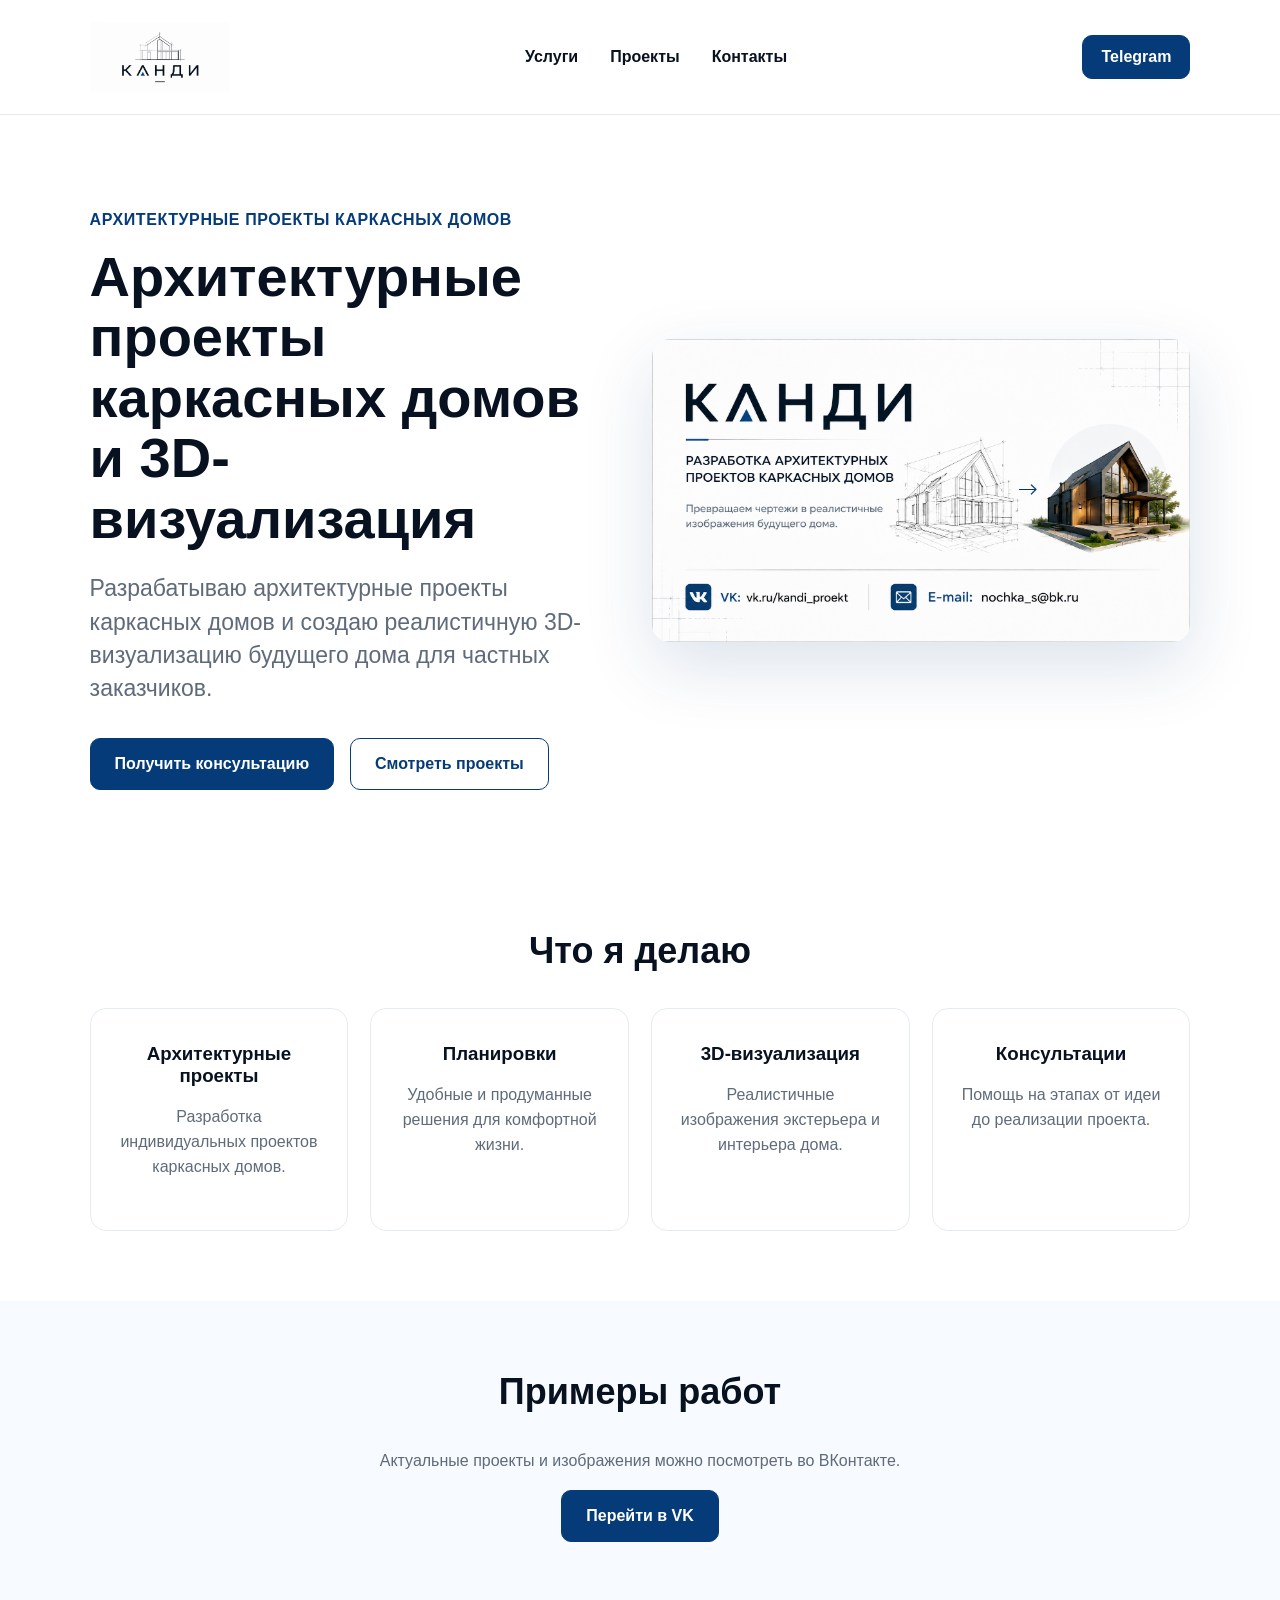
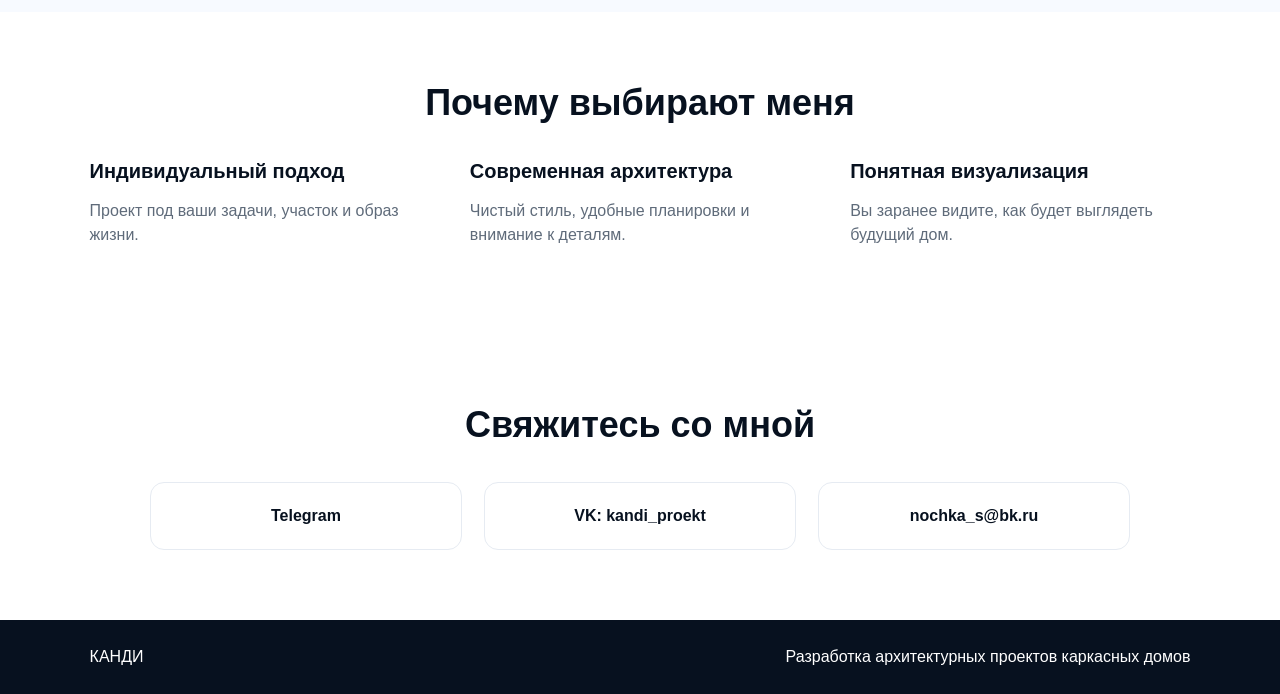
==== index.html @ a03ca68b "Add files via upload" ====
<!DOCTYPE html>
<html lang="ru">
<head>
  <meta charset="UTF-8" />
  <meta name="viewport" content="width=device-width, initial-scale=1.0" />
  <title>Архитектурные проекты каркасных домов и 3D-визуализация | КАНДИ</title>
  <meta name="description" content="Разрабатываю архитектурные проекты каркасных домов
   и создаю реалистичную 3D-визуализацию будущего дома. 
   Индивидуальный подход, современные решения и качественная 
   архитектурная подача." />
  <meta name="keywords" content="архитектурные проекты каркасных домов,
   архитектурный проект дома, проект каркасного дома, 
   3D-визуализация дома, архитектурная визуализация, 
   рендер дома, проектирование частных домов" />
  <link rel="stylesheet" href="style.css" />
</head>
<body>
  <header class="header">
    <a class="logo" href="#top">
      <img src="assets/logo.png" alt="КАНДИ">
    </a>
    <nav class="nav">
      <a href="#services">Услуги</a>
      <a href="#projects">Проекты</a>
      <a href="#contacts">Контакты</a>
    </nav>
    <a class="btn btn-small" href="https://t.me/VisualizationAI_bot" target="_blank">Telegram</a>
  </header>

  <main id="top">
    <section class="hero">
      <div class="hero-text">
        <p class="label">Архитектурные проекты каркасных домов</p>
        <h1>Архитектурные проекты каркасных домов и 3D-визуализация</h1>
        <p class="subtitle">Разрабатываю архитектурные проекты каркасных домов 
          и создаю реалистичную 3D-визуализацию будущего дома для частных заказчиков.</p>
        <div class="hero-buttons">
          <a class="btn" href="https://t.me/VisualizationAI_bot" target="_blank">Получить консультацию</a>
          <a class="btn btn-outline" href="https://vk.ru/kandi_proekt" target="_blank">Смотреть проекты</a>
        </div>
      </div>
      <div class="hero-image">
        <img src="assets/hero-card.png" alt="КАНДИ — архитектурные проекты каркасных домов" />
      </div>
    </section>

    <section id="services" class="section">
      <h2>Что я делаю</h2>
      <div class="cards">
        <div class="card"><h3>Архитектурные проекты</h3><p>Разработка индивидуальных проектов каркасных домов.</p></div>
        <div class="card"><h3>Планировки</h3><p>Удобные и продуманные решения для комфортной жизни.</p></div>
        <div class="card"><h3>3D-визуализация</h3><p>Реалистичные изображения экстерьера и интерьера дома.</p></div>
        <div class="card"><h3>Консультации</h3><p>Помощь на этапах от идеи до реализации проекта.</p></div>
      </div>
    </section>

    <section id="projects" class="section light">
      <h2>Примеры работ</h2>
      <p class="center-text">Актуальные проекты и изображения можно посмотреть во ВКонтакте.</p>
      <a class="btn" href="https://vk.ru/kandi_proekt" target="_blank">Перейти в VK</a>
    </section>

    <section class="section">
      <h2>Почему выбирают меня</h2>
      <div class="features">
        <div><strong>Индивидуальный подход</strong><p>Проект под ваши задачи, участок и образ жизни.</p></div>
        <div><strong>Современная архитектура</strong><p>Чистый стиль, удобные планировки и внимание к деталям.</p></div>
        <div><strong>Понятная визуализация</strong><p>Вы заранее видите, как будет выглядеть будущий дом.</p></div>
      </div>
    </section>

    <section id="contacts" class="section contacts">
      <h2>Свяжитесь со мной</h2>
      <div class="contact-list">
        <a href="https://t.me/VisualizationAI_bot" target="_blank">Telegram</a>
        <a href="https://vk.ru/kandi_proekt" target="_blank">VK: kandi_proekt</a>
        <a href="mailto:nochka_s@bk.ru">nochka_s@bk.ru</a>
      </div>
    </section>
  </main>

  <footer class="footer">
    <div>КАНДИ</div>
    <div>Разработка архитектурных проектов каркасных домов</div>
  </footer>
</body>
</html>
---- style.css ----
:root {
  --blue: #063b7a;
  --dark: #07111f;
  --gray: #5f6b7a;
  --line: #e6ebf2;
  --bg: #f7faff;
}

* { box-sizing: border-box; }
html { scroll-behavior: smooth; }
body {
  margin: 0;
  font-family: Arial, sans-serif;
  color: var(--dark);
  background: white;
}

a { color: inherit; text-decoration: none; }

.header {
  position: sticky;
  top: 0;
  z-index: 10;
  display: flex;
  align-items: center;
  justify-content: space-between;
  padding: 22px 7%;
  background: rgba(255,255,255,.92);
  backdrop-filter: blur(12px);
  border-bottom: 1px solid var(--line);
}
.logo img {
    height: 70px;
    width: auto;
    display: block;
}
.nav { display: flex; gap: 32px; font-weight: 600; }
.nav a:hover { color: var(--blue); }

.btn {
  display: inline-flex;
  align-items: center;
  justify-content: center;
  padding: 16px 24px;
  border-radius: 10px;
  background: var(--blue);
  color: white;
  font-weight: 700;
  border: 1px solid var(--blue);
}
.btn:hover { opacity: .9; }
.btn-small { padding: 12px 18px; }
.btn-outline { background: white; color: var(--blue); }

.hero {
  display: grid;
  grid-template-columns: 1fr 1.05fr;
  gap: 50px;
  align-items: center;
  padding: 80px 7% 70px;
}
.label {
  color: var(--blue);
  text-transform: uppercase;
  font-weight: 800;
  letter-spacing: .6px;
}
h1 {
  max-width: 720px;
  font-size: 56px;
  line-height: 1.08;
  margin: 18px 0;
}
.subtitle {
  max-width: 560px;
  font-size: 23px;
  line-height: 1.45;
  color: var(--gray);
}
.hero-buttons { display: flex; gap: 16px; margin-top: 32px; flex-wrap: wrap; }
.hero-image img {
  width: 100%;
  border-radius: 18px;
  box-shadow: 0 24px 70px rgba(6,59,122,.14);
}

.section {
  padding: 70px 7%;
  text-align: center;
}
.section h2 {
  font-size: 36px;
  margin: 0 0 36px;
}
.light { background: var(--bg); }
.cards {
  display: grid;
  grid-template-columns: repeat(4, 1fr);
  gap: 22px;
}
.card {
  min-height: 190px;
  padding: 34px 24px;
  border: 1px solid var(--line);
  border-radius: 16px;
  background: white;
}
.card h3 { margin-top: 0; }
.card p, .features p, .center-text { color: var(--gray); line-height: 1.55; }

.features {
  display: grid;
  grid-template-columns: repeat(3, 1fr);
  gap: 40px;
  text-align: left;
}
.features strong { font-size: 20px; }

.contact-list {
  display: grid;
  grid-template-columns: repeat(3, 1fr);
  gap: 22px;
  max-width: 980px;
  margin: 0 auto;
}
.contact-list a {
  padding: 24px;
  border: 1px solid var(--line);
  border-radius: 14px;
  font-weight: 700;
  background: white;
}
.contact-list a:hover { border-color: var(--blue); color: var(--blue); }

.footer {
  display: flex;
  justify-content: space-between;
  gap: 20px;
  padding: 28px 7%;
  background: var(--dark);
  color: white;
}

@media (max-width: 900px) {
  .nav { display: none; }
  .hero { grid-template-columns: 1fr; padding-top: 46px; }
  h1 { font-size: 40px; }
  .subtitle { font-size: 19px; }
  .cards, .features, .contact-list { grid-template-columns: 1fr; }
  .footer { flex-direction: column; }
}
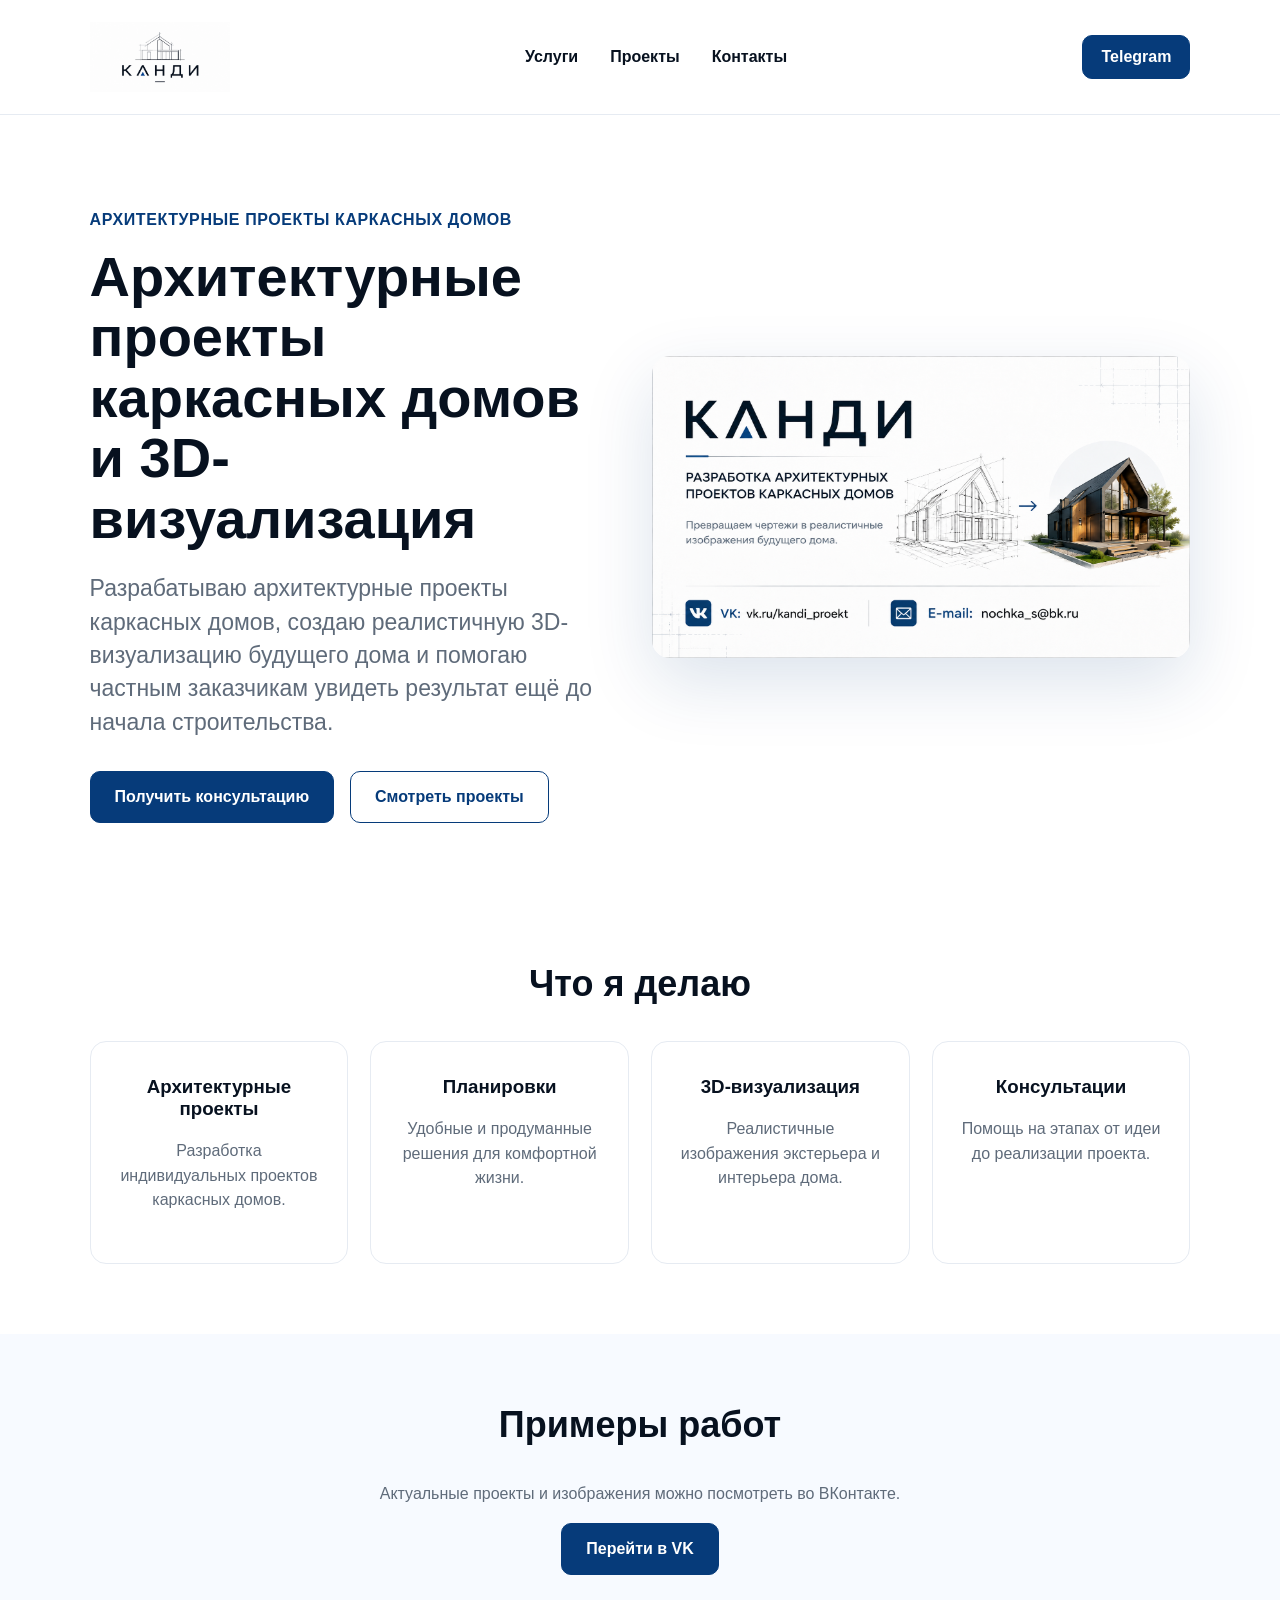
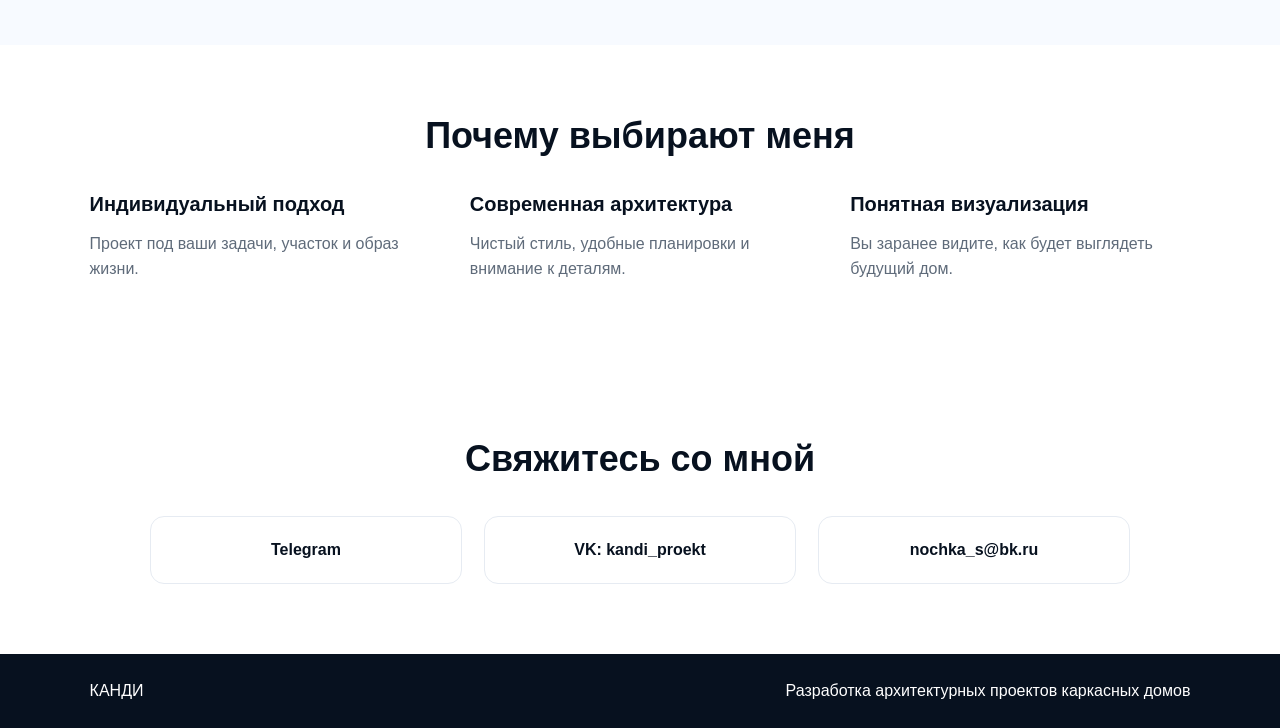
==== commit 0d29c293: "Add files via upload" ====
--- a/index.html
+++ b/index.html
@@ -13,6 +13,19 @@
    3D-визуализация дома, архитектурная визуализация, 
    рендер дома, проектирование частных домов" />
   <link rel="stylesheet" href="style.css" />
+  <script type="application/ld+json">
+{
+  "@context": "https://schema.org",
+  "@type": "Person",
+  "name": "КАНДИ",
+  "jobTitle": "Архитектор и специалист по 3D-визуализации",
+  "url": "https://alexnochkas-ship-it.github.io/kandi-site/",
+  "image": "https://alexnochkas-ship-it.github.io/kandi-site/assets/logo.png",
+  "sameAs": [
+    "https://vk.com/kandi_proekt"
+  ]
+}
+</script>
 </head>
 <body>
   <header class="header">
@@ -32,8 +45,12 @@
       <div class="hero-text">
         <p class="label">Архитектурные проекты каркасных домов</p>
         <h1>Архитектурные проекты каркасных домов и 3D-визуализация</h1>
-        <p class="subtitle">Разрабатываю архитектурные проекты каркасных домов 
-          и создаю реалистичную 3D-визуализацию будущего дома для частных заказчиков.</p>
+        <p class="subtitle">
+  Разрабатываю архитектурные проекты каркасных домов, 
+  создаю реалистичную 3D-визуализацию будущего дома 
+  и помогаю частным заказчикам увидеть результат ещё до 
+  начала строительства.
+</p>
         <div class="hero-buttons">
           <a class="btn" href="https://t.me/VisualizationAI_bot" target="_blank">Получить консультацию</a>
           <a class="btn btn-outline" href="https://vk.ru/kandi_proekt" target="_blank">Смотреть проекты</a>
